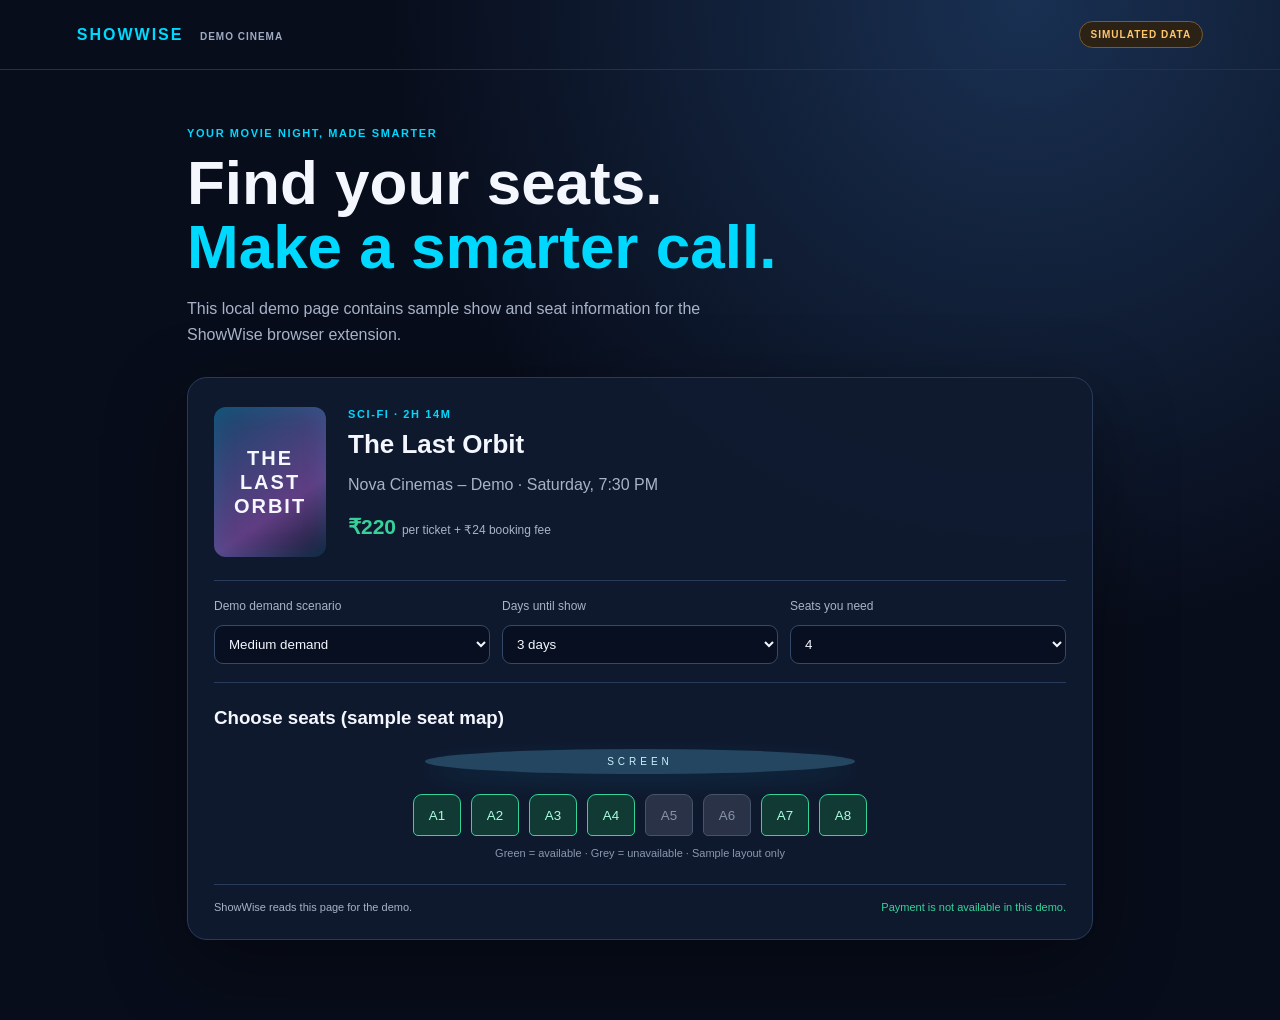
==== mock-booking-site/index.html @ c83e4108 "Initial PlanMyShow MVP" ====
<!doctype html>
<html lang="en">
<head>
  <meta charset="utf-8" />
  <meta name="viewport" content="width=device-width, initial-scale=1" />
  <title>ShowWise Demo Cinema</title>
  <link rel="stylesheet" href="styles.css" />
</head>
<body>
  <header class="topbar"><div class="logo">SHOWWISE <span>DEMO CINEMA</span></div><span class="simulated">SIMULATED DATA</span></header>
  <main>
    <section class="hero">
      <p class="eyebrow">YOUR MOVIE NIGHT, MADE SMARTER</p>
      <h1>Find your seats.<br><em>Make a smarter call.</em></h1>
      <p>This local demo page contains sample show and seat information for the ShowWise browser extension.</p>
    </section>

    <section class="booking" data-showwise-show data-movie="The Last Orbit" data-theatre="Nova Cinemas – Demo" data-showtime="Saturday 7:30 PM" data-ticket-price="220" data-booking-fee="24" data-days-to-show="3" data-demand="medium">
      <div class="movie-info">
        <div class="poster">THE<br/>LAST<br/>ORBIT</div>
        <div>
          <span class="eyebrow">SCI-FI · 2H 14M</span>
          <h2>The Last Orbit</h2>
          <p>Nova Cinemas – Demo · Saturday, 7:30 PM</p>
          <p class="price">₹220 <small>per ticket + ₹24 booking fee</small></p>
        </div>
      </div>
      <div class="scenario">
        <label for="demand">Demo demand scenario</label>
        <select id="demand" aria-label="Demo demand scenario">
          <option value="medium" selected>Medium demand</option>
          <option value="high">High demand</option>
          <option value="low">Low demand</option>
        </select>
        <label for="days">Days until show</label>
        <select id="days" aria-label="Days until show">
          <option value="3" selected>3 days</option>
          <option value="1">1 day</option>
          <option value="5">5 days</option>
        </select>
        <label for="requested-seats">Seats you need</label>
        <select id="requested-seats">
          <option>2</option><option selected>4</option><option>5</option><option>6</option><option>7</option>
        </select>
      </div>
      <div class="seat-section">
        <h3>Choose seats (sample seat map)</h3>
        <div class="screen">SCREEN</div>
        <div class="seats" id="seats">
          <button class="seat available" data-seat="A1" data-status="available">A1</button>
          <button class="seat available" data-seat="A2" data-status="available">A2</button>
          <button class="seat available" data-seat="A3" data-status="available">A3</button>
          <button class="seat available" data-seat="A4" data-status="available">A4</button>
          <button class="seat booked" data-seat="A5" data-status="booked" disabled>A5</button>
          <button class="seat booked" data-seat="A6" data-status="booked" disabled>A6</button>
          <button class="seat available" data-seat="A7" data-status="available">A7</button>
          <button class="seat available" data-seat="A8" data-status="available">A8</button>
        </div>
        <p class="seat-help">Green = available · Grey = unavailable · Sample layout only</p>
      </div>
      <div class="footer-row"><span>ShowWise reads this page for the demo.</span><span class="safe">Payment is not available in this demo.</span></div>
    </section>
  </main>
  <script src="app.js"></script>
</body>
</html>
---- mock-booking-site/styles.css ----
:root { font-family: Inter, Segoe UI, Arial, sans-serif; color: #f5f7ff; background: #080d1b; }
* { box-sizing: border-box; }
body { margin: 0; background: radial-gradient(circle at 80% 0%, #193052 0, #080d1b 44%); }
.topbar { height: 70px; display: flex; align-items: center; justify-content: space-between; padding: 0 6vw; border-bottom: 1px solid #23314b; }
.logo { font-weight: 900; letter-spacing: 2px; color: #00d9ff; }.logo span { margin-left: 10px; color: #9eacc4; font-size: 10px; letter-spacing: 1px; }
.simulated { color: #ffc66d; border: 1px solid #765c31; background: #2b2215; border-radius: 20px; padding: 7px 11px; font-size: 10px; font-weight: 800; letter-spacing: 1px; }
main { max-width: 950px; margin: auto; padding: 46px 22px 80px; }
.hero { max-width: 680px; margin-bottom: 30px; }.eyebrow { color: #00d9ff; letter-spacing: 1.6px; font-size: 11px; font-weight: 800; }.hero h1 { margin: 12px 0; font-size: clamp(36px, 6vw, 62px); line-height: 1.04; }.hero h1 em { color: #00d9ff; font-style: normal; }.hero p:last-child { max-width: 580px; color: #a8b3c7; line-height: 1.6; }
.booking { padding: 26px; border: 1px solid #2a3b59; border-radius: 20px; background: #101a30ed; box-shadow: 0 25px 80px #0006; }
.movie-info { display: flex; align-items: center; gap: 22px; }.poster { width: 112px; height: 150px; display: grid; place-content: center; border-radius: 12px; background: linear-gradient(145deg, #16476b, #603d83 65%, #101a30); box-shadow: inset 0 0 25px #00d9ff25; text-align: center; font-size: 20px; line-height: 1.2; font-weight: 900; letter-spacing: 2px; }
h2 { margin: 7px 0; font-size: 26px; }.movie-info p { color: #a8b3c7; }.price { color: #35d39a !important; font-size: 21px; font-weight: 800; }.price small { color: #a8b3c7; font-size: 12px; font-weight: 400; }
.scenario { display: grid; grid-template-columns: repeat(3, 1fr); gap: 12px; padding: 18px 0; margin-top: 20px; border-top: 1px solid #2a3b59; border-bottom: 1px solid #2a3b59; }.scenario label { display: block; grid-row: 1; color: #a8b3c7; font-size: 12px; }.scenario select { width: 100%; padding: 10px; border: 1px solid #344968; border-radius: 9px; background: #080f20; color: #f5f7ff; }
.seat-section h3 { margin-top: 24px; }.screen { max-width: 430px; margin: 20px auto; padding: 7px; border-radius: 50%; background: #244660; color: #c7f5ff; text-align: center; font-size: 10px; letter-spacing: 4px; box-shadow: 0 8px 24px #00d9ff18; }.seats { display: flex; flex-wrap: wrap; justify-content: center; gap: 10px; }.seat { width: 48px; height: 42px; border: 1px solid #35d39a; border-radius: 9px 9px 5px 5px; background: #123a35; color: #a8ffdf; cursor: pointer; }.seat.booked { border-color: #46536a; background: #293246; color: #8994a8; cursor: not-allowed; }.seat.selected { background: #00d9ff; color: #07101e; }.seat-help { color: #8998ae; text-align: center; font-size: 11px; }.footer-row { display: flex; justify-content: space-between; gap: 15px; flex-wrap: wrap; margin-top: 25px; padding-top: 16px; border-top: 1px solid #2a3b59; color: #a8b3c7; font-size: 11px; }.safe { color: #35d39a; }
@media (max-width: 620px) { .scenario { grid-template-columns: 1fr; }.scenario label { grid-row: auto; }.booking { padding: 18px; }.poster { width: 86px; height: 120px; }.movie-info { align-items: flex-start; } }
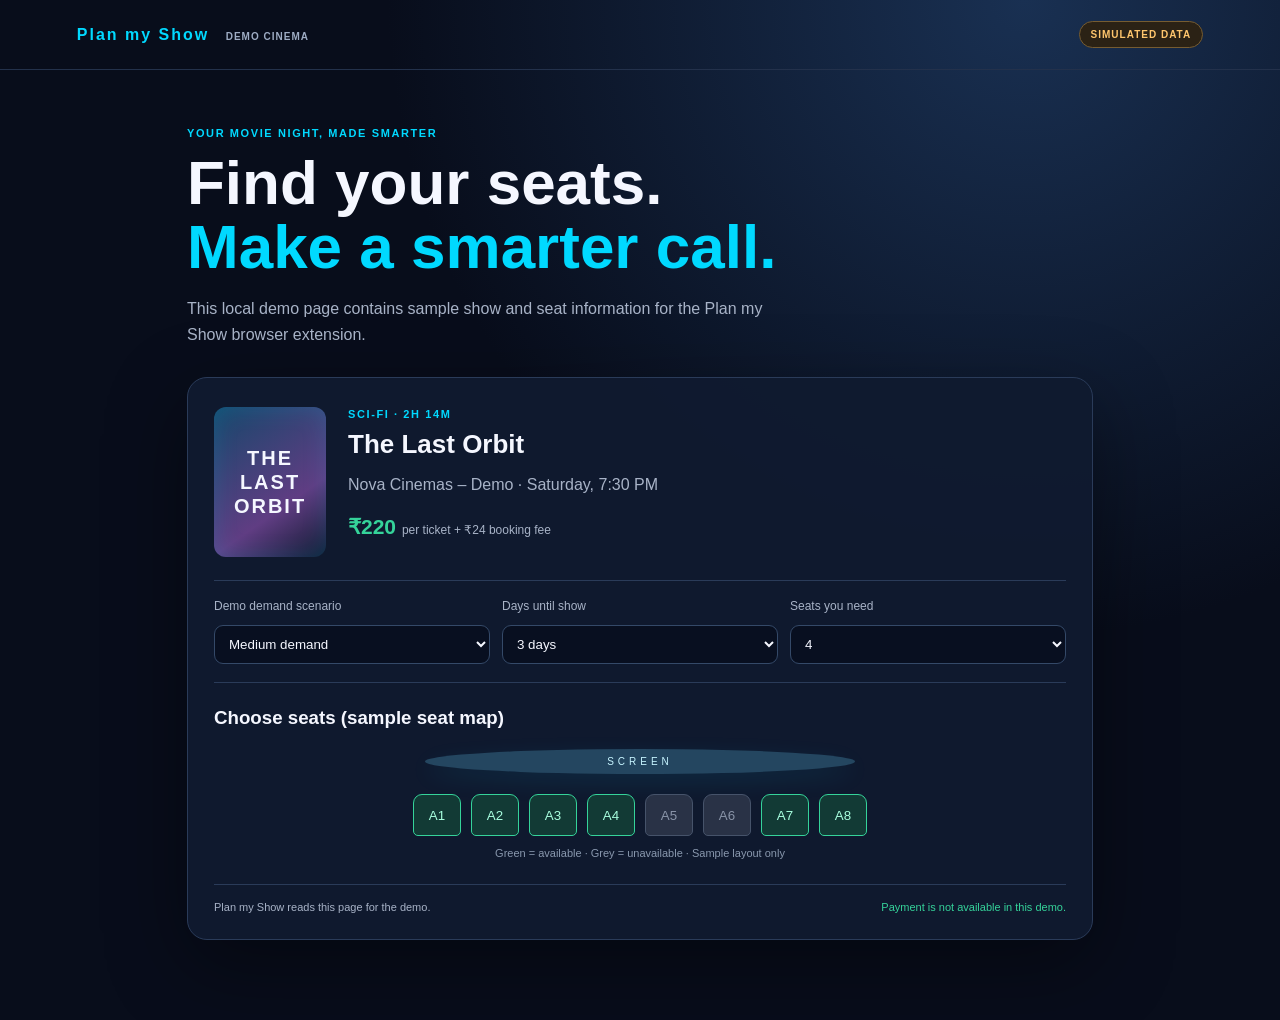
==== commit 31a91aef: "Update project branding to PlanMyShow" ====
--- a/mock-booking-site/index.html
+++ b/mock-booking-site/index.html
@@ -3,19 +3,19 @@
 <head>
   <meta charset="utf-8" />
   <meta name="viewport" content="width=device-width, initial-scale=1" />
-  <title>ShowWise Demo Cinema</title>
+  <title>Plan my Show Demo Cinema</title>
   <link rel="stylesheet" href="styles.css" />
 </head>
 <body>
-  <header class="topbar"><div class="logo">SHOWWISE <span>DEMO CINEMA</span></div><span class="simulated">SIMULATED DATA</span></header>
+  <header class="topbar"><div class="logo">Plan my Show <span>DEMO CINEMA</span></div><span class="simulated">SIMULATED DATA</span></header>
   <main>
     <section class="hero">
       <p class="eyebrow">YOUR MOVIE NIGHT, MADE SMARTER</p>
       <h1>Find your seats.<br><em>Make a smarter call.</em></h1>
-      <p>This local demo page contains sample show and seat information for the ShowWise browser extension.</p>
+      <p>This local demo page contains sample show and seat information for the Plan my Show browser extension.</p>
     </section>
 
-    <section class="booking" data-showwise-show data-movie="The Last Orbit" data-theatre="Nova Cinemas – Demo" data-showtime="Saturday 7:30 PM" data-ticket-price="220" data-booking-fee="24" data-days-to-show="3" data-demand="medium">
+    <section class="booking" data-Plan my Show-show data-movie="The Last Orbit" data-theatre="Nova Cinemas – Demo" data-showtime="Saturday 7:30 PM" data-ticket-price="220" data-booking-fee="24" data-days-to-show="3" data-demand="medium">
       <div class="movie-info">
         <div class="poster">THE<br/>LAST<br/>ORBIT</div>
         <div>
@@ -58,7 +58,7 @@
         </div>
         <p class="seat-help">Green = available · Grey = unavailable · Sample layout only</p>
       </div>
-      <div class="footer-row"><span>ShowWise reads this page for the demo.</span><span class="safe">Payment is not available in this demo.</span></div>
+      <div class="footer-row"><span>Plan my Show reads this page for the demo.</span><span class="safe">Payment is not available in this demo.</span></div>
     </section>
   </main>
   <script src="app.js"></script>
